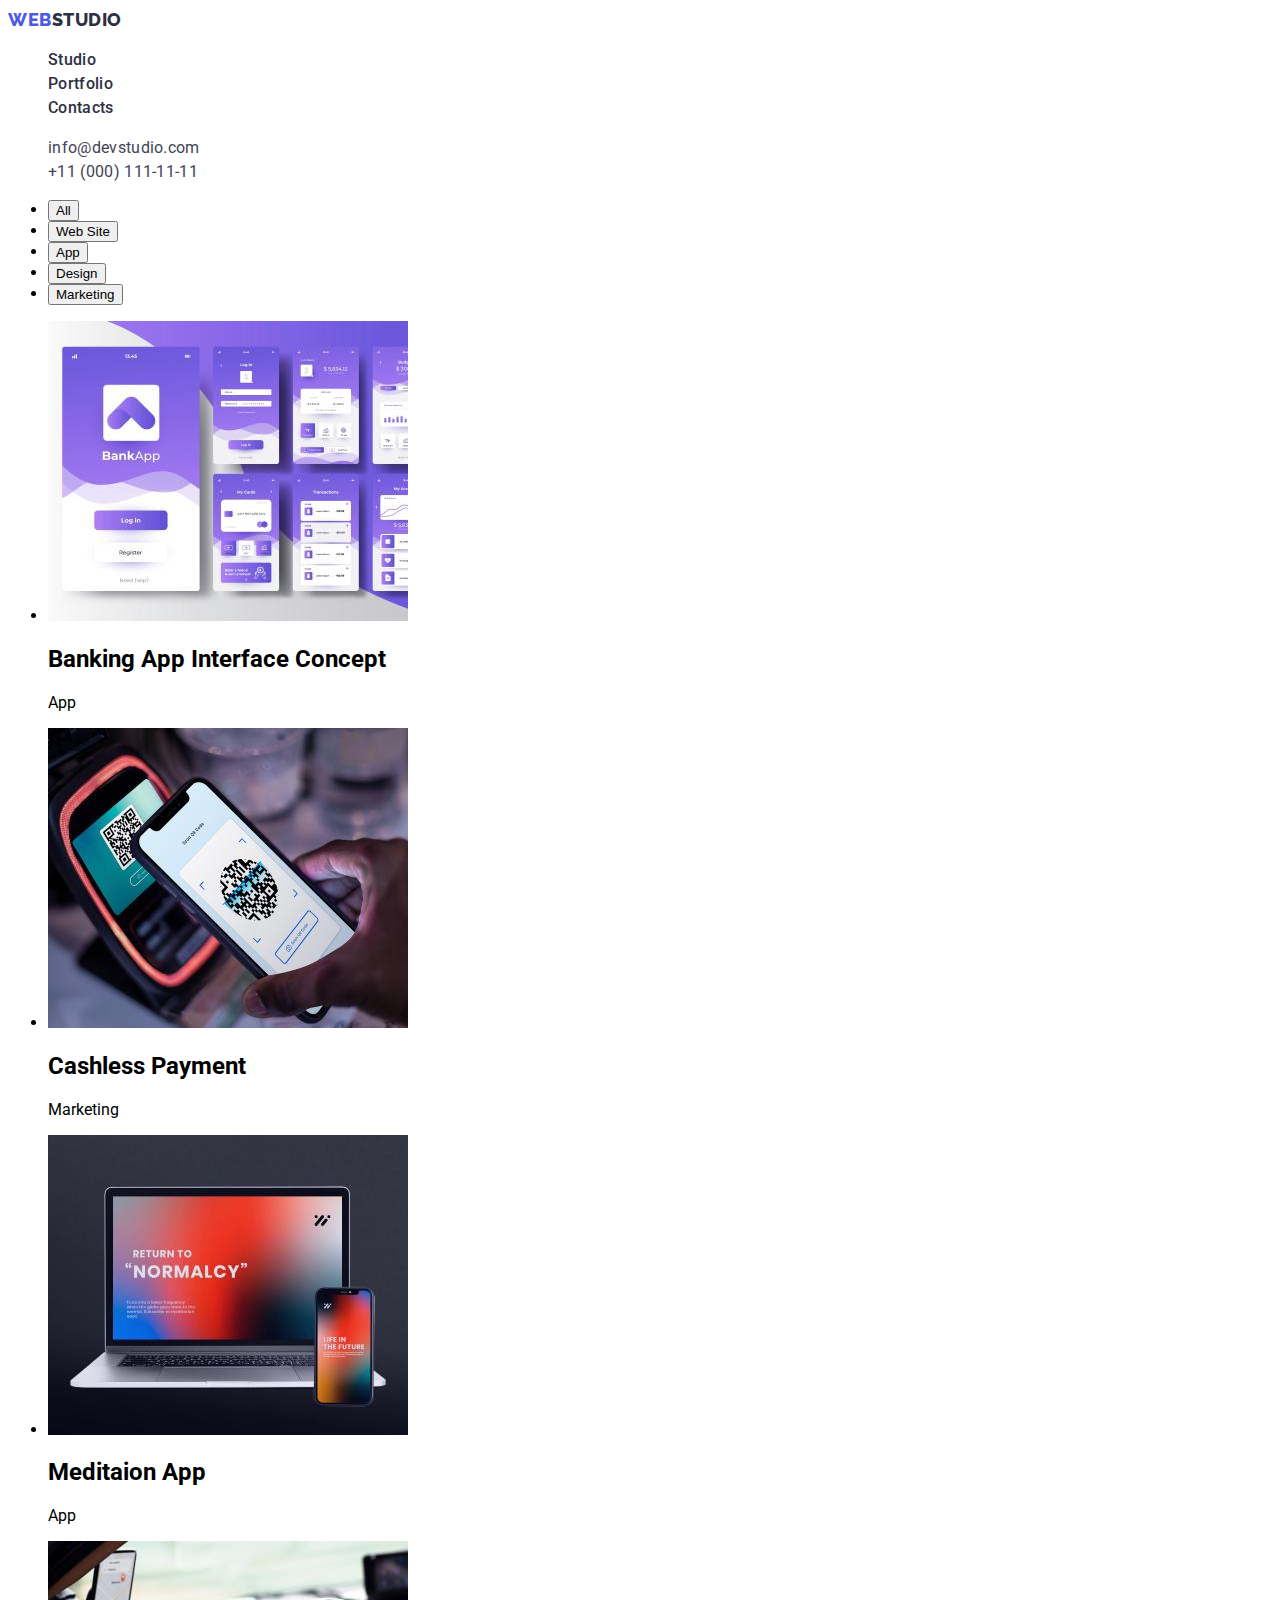
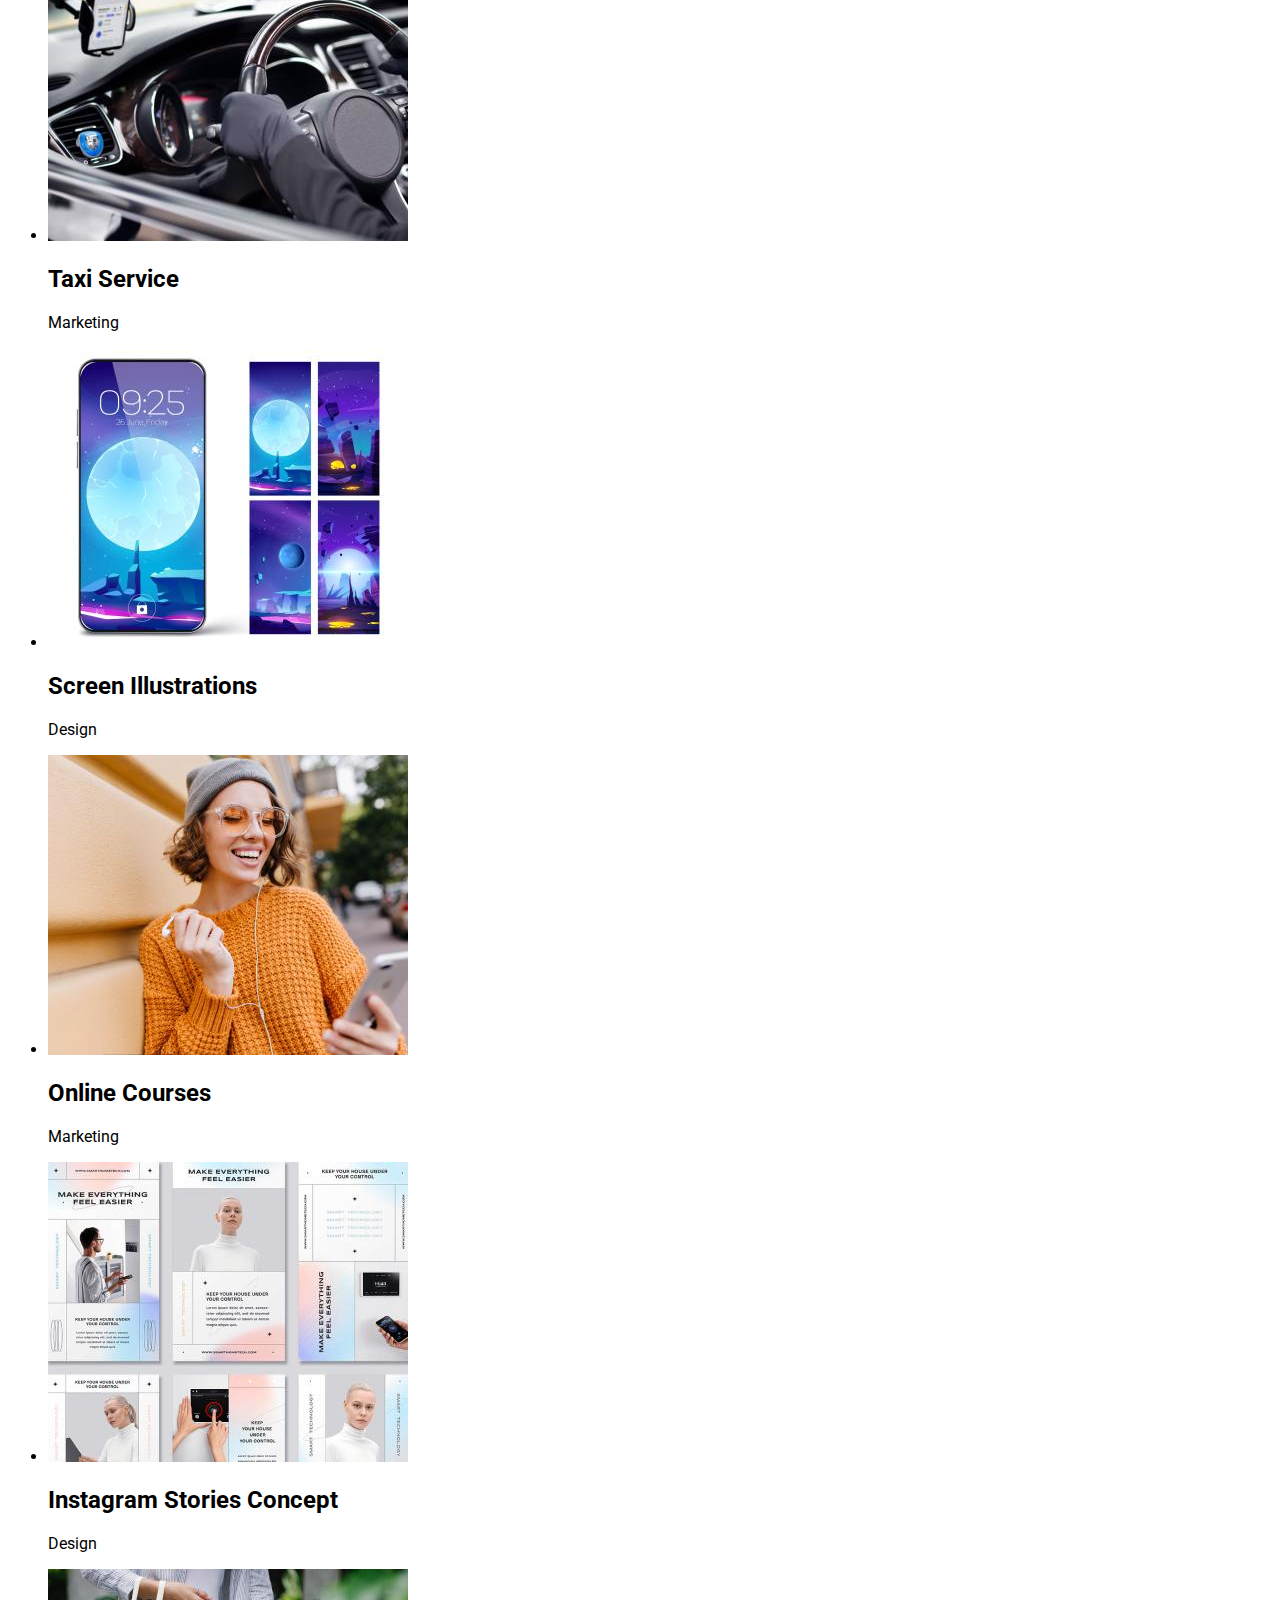
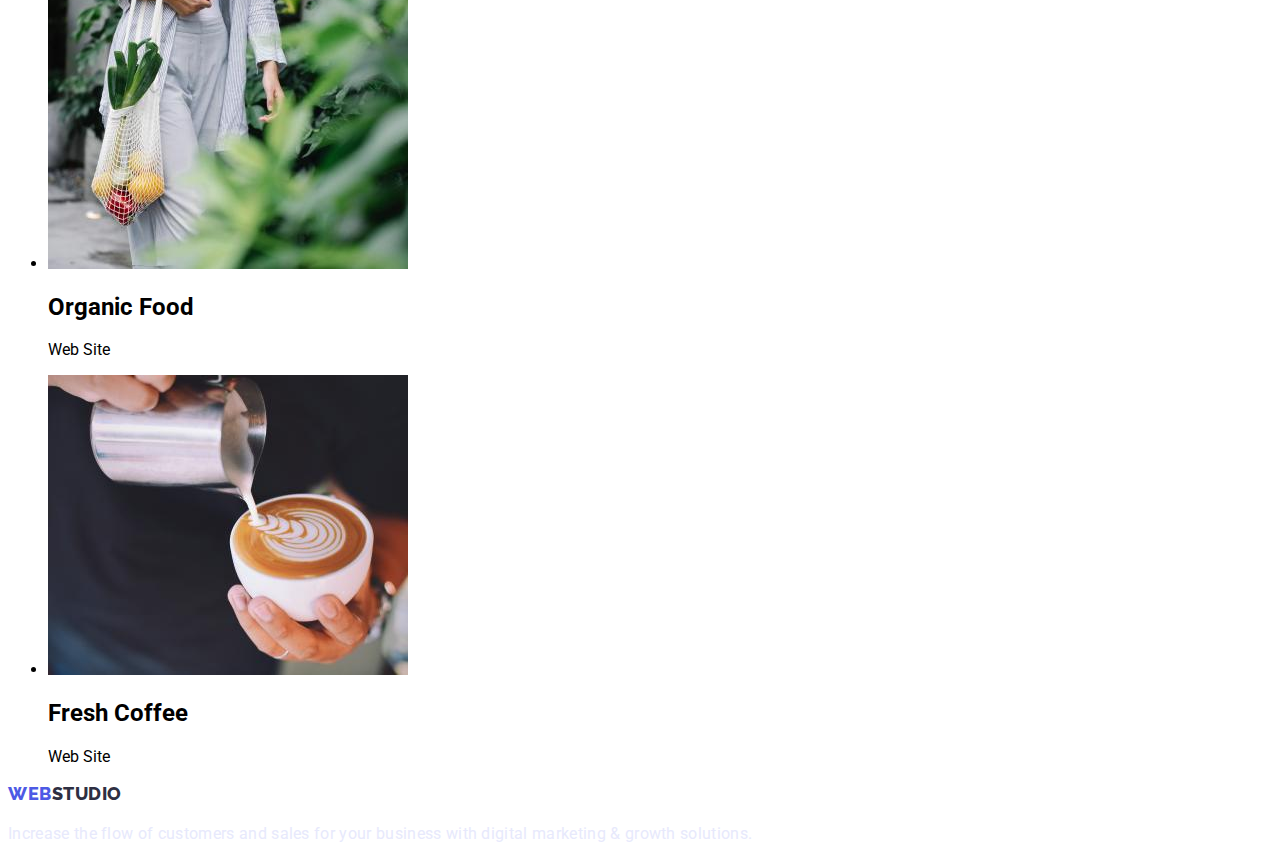
==== portfolio.html @ 221f09b7 "hw2" ====
<!DOCTYPE html>
<html lang="en">
  <head>
    <meta charset="UTF-8" />
    <meta http-equiv="X-UA-Compatible" content="IE=edge" />
    <meta name="viewport" content="width=device-width, initial-scale=1.0" />
    <link rel="preconnect" href="https://fonts.googleapis.com">
    <link rel="preconnect" href="https://fonts.gstatic.com" crossorigin>
    <link href="https://fonts.googleapis.com/css2?family=Raleway:wght@800&family=Roboto:wght@400;500;700;900&display=swap" rel="stylesheet">
    <link rel="stylesheet" href="./css/styles.css">
    <title>Portfolio</title>
  </head>
  <body>
    <header class="header">
      <nav class="head-nav">
        <a class="logo link" href="./portfolio.html"
          >Web<span class="logo-black">Studio</span></a
        >
        <ul class="menu list">
          <li class="menu-item">
            <a class="menu-link link" href="">Studio</a>
          </li>
          <li class="menu-item">
            <a class="menu-link link" href="">Portfolio</a>
          </li>
          <li class="menu-item">
            <a class="menu-link link" href="">Contacts</a>
          </li>
        </ul>
      </nav>
      <address>
        <ul class="list">
          <li>
            <a class="contact-info link" href="mailto:info@devstudio.com"
              >info@devstudio.com</a
            >
          </li>
          <li>
            <a class="contact-info link" href="tel:+110001111111"
              >+11 (000) 111-11-11</a
            >
          </li>
        </ul>
      </address>
    </header>
    <main></main>
    <section>
      <ul>
        <li><button type="button">All</button></li>
        <li><button type="button">Web Site</button></li>
        <li><button type="button">App</button></li>
        <li><button type="button">Design</button></li>
        <li><button type="button">Marketing</button></li>
      </ul>
    </section>
    <section>
      <ul>
        <li>
          <img
            src="./images/banking-app-interface-concept.jpg"
            alt="banking-app-interface-concept"
            width="360px"
            height="300px"
          />
          <h2>Banking App Interface Concept</h2>
          <p>App</p>
        </li>
        <li>
          <img
            src="./images/cashless-payment.jpg"
            alt="cashless-payment"
            width="360px"
            height="300px"
          />
          <h2>Cashless Payment</h2>
          <p>Marketing</p>
        </li>
        <li>
          <img
            src="./images/meditaion-app.jpg"
            alt="meditaion-app"
            width="360px"
            height="300px"
          />
          <h2>Meditaion App</h2>
          <p>App</p>
        </li>
        <li>
          <img
            src="./images/taxi-service.jpg"
            alt="taxi-service"
            width="360px"
            height="300px"
          />
          <h2>Taxi Service</h2>
          <p>Marketing</p>
        </li>
        <li>
          <img
            src="./images/screen-illustrations.jpg"
            alt="screen-illustrations"
            width="360px"
            height="300px"
          />
          <h2>Screen Illustrations</h2>
          <p>Design</p>
        </li>
        <li>
          <img
            src="./images/online-courses.jpg"
            alt="online-courses"
            width="360px"
            height="300px"
          />
          <h2>Online Courses</h2>
          <p>Marketing</p>
        </li>
        <li>
          <img
            src="./images/instagram-stories-concept.jpg"
            alt="instagram-stories-concept"
            width="360px"
            height="300px"
          />
          <h2>Instagram Stories Concept</h2>
          <p>Design</p>
        </li>
        <li>
          <img
            src="./images/organic-food.jpg"
            alt="organic-food"
            width="360px"
            height="300px"
          />
          <h2>Organic Food</h2>
          <p>Web Site</p>
        </li>
        <li>
          <img
            src="./images/fresh-coffee.jpg"
            alt="fresh-coffee"
            width="360px"
            height="300px"
          />
          <h2>Fresh Coffee</h2>
          <p>Web Site</p>
        </li>
      </ul>
    </section>
    <footer>
      <a class="logo link" href="./index.html"
        >Web<span class="logo-black">Studio</span></a
      >
      <p class="footer-list">
        Increase the flow of customers and sales for your business with digital
        marketing & growth solutions.
      </p>
    </footer>
  </body>
</html>
---- css/styles.css ----
.list {
    list-style: none;
}

.link {
    text-decoration: none;
}

body {
    font-family: 'Roboto', sans-serif;
}

/* header */
/* section-1 */
.logo {
    font-family: 'Raleway', sans-serif;
    font-style: normal;
    font-weight: 800;
    font-size: 18px;
    line-height: 1.33;
    display: flex;
    align-items: center;
    letter-spacing: 0.03em;
    text-transform: uppercase;
    color: #4D5AE5;

}

.logo-black {
    font-family: 'Raleway', sans-serif;
    font-style: normal;
    font-weight: 800;
    font-size: 18px;
    line-height: 1.33;
    display: flex;
    align-items: center;
    letter-spacing: 0.03em;
    text-transform: uppercase;
    color: #2E2F42;
}


.menu-link {
    font-style: normal;
    font-weight: 500;
    font-size: 16px;
    line-height: 1.5;
    letter-spacing: 0.02em;
    color: #2E2F42;
}

.menu-link :hover
.menu-link :focus {
    
}


.contact-info {
    font-style: normal;
    font-weight: 400;
    font-size: 16px;
    line-height: 1.5;
    letter-spacing: 0.02em;
    color: #434455;
}


.headline {
    font-style: normal;
    font-weight: 700;
    font-size: 56px;
    line-height: 1.08;
    text-align: center;
    letter-spacing: 0.02em;
    color: #D9D9D9;
}

.modal-btn {
    font-style: normal;
    font-weight: 500;
    font-size: 16px;
    line-height: 1.5;
    display: flex;
    align-items: center;
    letter-spacing: 0.04em;
    cursor: pointer;
    color: #FFFFFF;

}

.basics {
    font-style: normal;
    font-weight: 500;
    font-size: 20px;
    line-height: 1.2;
    letter-spacing: 0.02em;
    color: #2E2F42;
}

.basics-list {
    font-style: normal;
    font-weight: 400;
    font-size: 16px;
    line-height: 1.5;

    letter-spacing: 0.02em;

    color: #434455;
}

.avocation {
    font-style: normal;
    font-weight: 700;
    font-size: 36px;
    line-height: 1.11;
    text-align: center;
    letter-spacing: 0.02em;
    text-transform: capitalize;
    color: #2E2F42;
}

.our-team {
    font-style: normal;
    font-weight: 700;
    font-size: 36px;
    line-height: 1.11;
    text-align: center;
    letter-spacing: 0.02em;
    text-transform: capitalize;
    color: #2E2F42;
}


.staff-member {
    font-style: normal;
    font-weight: 500;
    font-size: 20px;
    line-height: 1.2;
    text-align: center;
    letter-spacing: 0.02em;
    color: #2E2F42;
}

.staff-list {
    font-style: normal;
    font-weight: 400;
    font-size: 16px;
    line-height: 1.5;
    text-align: center;
    letter-spacing: 0.02em;
    color: #434455;
}

/* footer */



.footer-list {
    font-style: normal;
    font-weight: 400;
    font-size: 16px;
    line-height: 24px;
    letter-spacing: 0.02em;
    color: #E7E9FC;
}
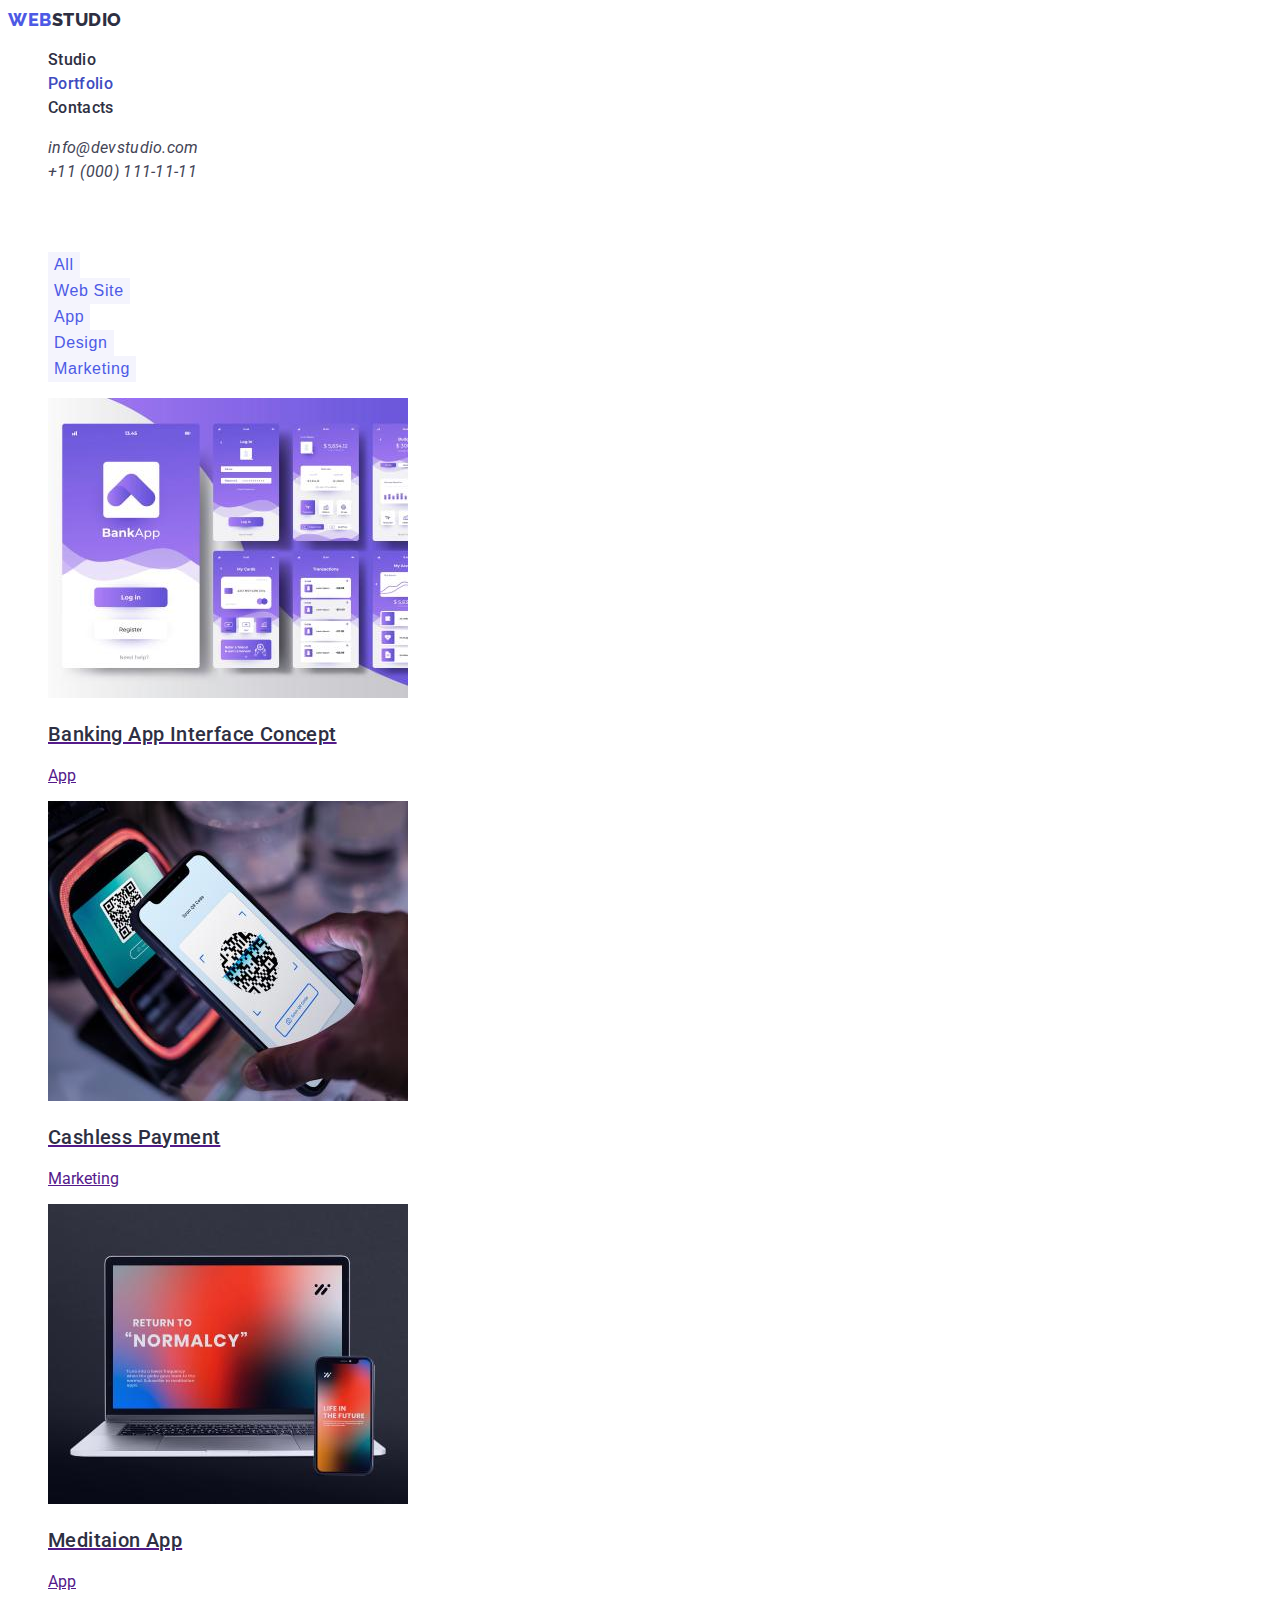
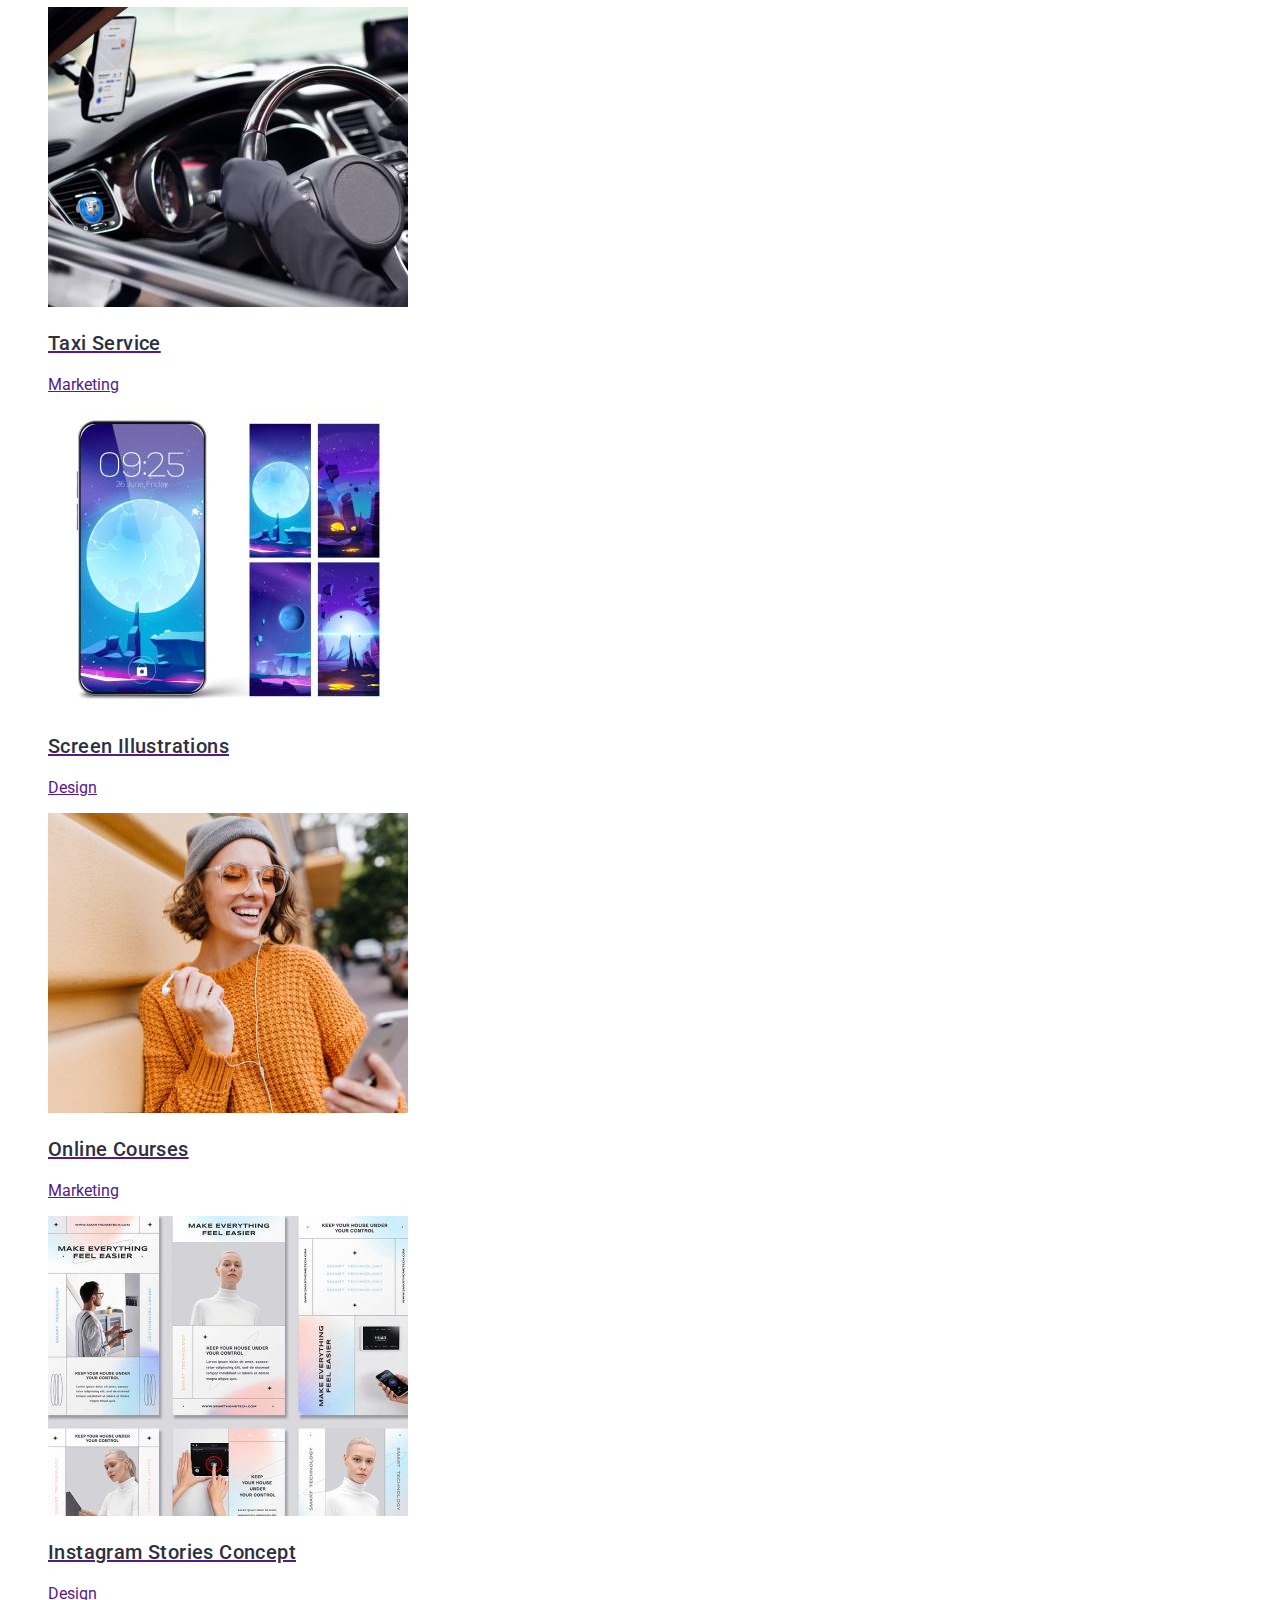
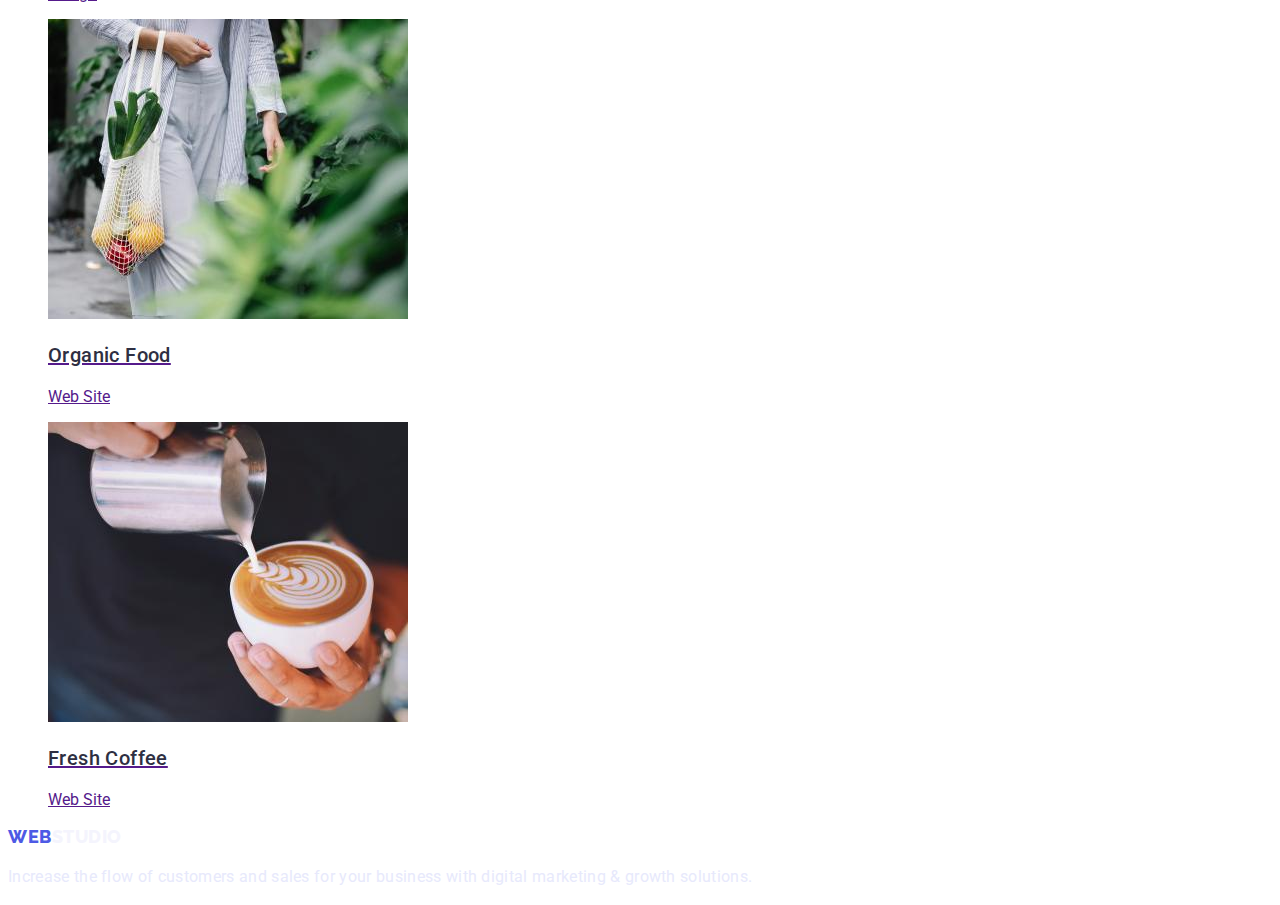
==== commit 57f1aa5b: "css6" ====
--- a/portfolio.html
+++ b/portfolio.html
@@ -4,10 +4,13 @@
     <meta charset="UTF-8" />
     <meta http-equiv="X-UA-Compatible" content="IE=edge" />
     <meta name="viewport" content="width=device-width, initial-scale=1.0" />
-    <link rel="preconnect" href="https://fonts.googleapis.com">
-    <link rel="preconnect" href="https://fonts.gstatic.com" crossorigin>
-    <link href="https://fonts.googleapis.com/css2?family=Raleway:wght@800&family=Roboto:wght@400;500;700;900&display=swap" rel="stylesheet">
-    <link rel="stylesheet" href="./css/styles.css">
+    <link rel="preconnect" href="https://fonts.googleapis.com" />
+    <link rel="preconnect" href="https://fonts.gstatic.com" crossorigin />
+    <link
+      href="https://fonts.googleapis.com/css2?family=Raleway:wght@800&family=Roboto:wght@400;500;700;900&display=swap"
+      rel="stylesheet"
+    />
+    <link rel="stylesheet" href="./css/styles.css" />
     <title>Portfolio</title>
   </head>
   <body>
@@ -18,10 +21,10 @@
         >
         <ul class="menu list">
           <li class="menu-item">
-            <a class="menu-link link" href="">Studio</a>
+            <a class="menu-link link" href="./index.html">Studio</a>
           </li>
           <li class="menu-item">
-            <a class="menu-link link" href="">Portfolio</a>
+            <a class="menu-link link current" href="./portfolio.html">Portfolio</a>
           </li>
           <li class="menu-item">
             <a class="menu-link link" href="">Contacts</a>
@@ -43,113 +46,112 @@
         </ul>
       </address>
     </header>
-    <main></main>
+    <main>
     <section>
-      <ul>
-        <li><button type="button">All</button></li>
-        <li><button type="button">Web Site</button></li>
-        <li><button type="button">App</button></li>
-        <li><button type="button">Design</button></li>
-        <li><button type="button">Marketing</button></li>
+      <h2 class="visually-hidden">navigation</h2>
+      <ul class="list">
+        <li><button class="app-buttons" type="button">All</button></li>
+        <li><button class="app-buttons" type="button">Web Site</button></li>
+        <li><button class="app-buttons" type="button">App</button></li>
+        <li><button class="app-buttons" type="button">Design</button></li>
+        <li><button class="app-buttons" type="button">Marketing</button></li>
       </ul>
-    </section>
-    <section>
-      <ul>
+      <ul class="list">
         <li>
-          <img
+          <a href=""><img
             src="./images/banking-app-interface-concept.jpg"
             alt="banking-app-interface-concept"
-            width="360px"
-            height="300px"
+            width="360"
+            height="300"
           />
-          <h2>Banking App Interface Concept</h2>
-          <p>App</p>
+          <h3 class="subtitle">Banking App Interface Concept</h3>
+          <p class="description">App</p></a>
         </li>
         <li>
-          <img
+          <a href=""><img
             src="./images/cashless-payment.jpg"
             alt="cashless-payment"
-            width="360px"
-            height="300px"
+            width="360"
+            height="300"
           />
-          <h2>Cashless Payment</h2>
-          <p>Marketing</p>
+          <h3 class="subtitle">Cashless Payment</h3>
+          <p class="description">Marketing</p></a>
         </li>
         <li>
-          <img
+          <a href=""><img
             src="./images/meditaion-app.jpg"
             alt="meditaion-app"
-            width="360px"
-            height="300px"
+            width="360"
+            height="300"
           />
-          <h2>Meditaion App</h2>
-          <p>App</p>
+          <h3 class="subtitle">Meditaion App</h3>
+          <p class="description">App</p></a>
         </li>
         <li>
-          <img
+          <a href=""><img
             src="./images/taxi-service.jpg"
             alt="taxi-service"
-            width="360px"
-            height="300px"
+            width="360"
+            height="300"
           />
-          <h2>Taxi Service</h2>
-          <p>Marketing</p>
+          <h3 class="subtitle">Taxi Service</h3>
+          <p class="description">Marketing</p></a>
         </li>
         <li>
-          <img
+          <a href=""><img
             src="./images/screen-illustrations.jpg"
             alt="screen-illustrations"
-            width="360px"
-            height="300px"
+            width="360"
+            height="300"
           />
-          <h2>Screen Illustrations</h2>
-          <p>Design</p>
+          <h3 class="subtitle">Screen Illustrations</h3>
+          <p class="description">Design</p></a>
         </li>
         <li>
-          <img
+          <a href=""><img
             src="./images/online-courses.jpg"
             alt="online-courses"
-            width="360px"
-            height="300px"
+            width="360"
+            height="300"
           />
-          <h2>Online Courses</h2>
-          <p>Marketing</p>
+          <h3 class="subtitle">Online Courses</h3>
+          <p class="description">Marketing</p></a>
         </li>
         <li>
-          <img
+          <a href=""><img
             src="./images/instagram-stories-concept.jpg"
             alt="instagram-stories-concept"
-            width="360px"
-            height="300px"
+            width="360"
+            height="300"
           />
-          <h2>Instagram Stories Concept</h2>
-          <p>Design</p>
+          <h3 class="subtitle">Instagram Stories Concept</h3>
+          <p class="description">Design</p></a>
         </li>
         <li>
-          <img
+          <a href=""><img
             src="./images/organic-food.jpg"
             alt="organic-food"
-            width="360px"
-            height="300px"
+            width="360"
+            height="300"
           />
-          <h2>Organic Food</h2>
-          <p>Web Site</p>
+          <h3 class="subtitle">Organic Food</h3>
+          <p class="description">Web Site</p></a>
         </li>
         <li>
-          <img
+          <a href=""><img
             src="./images/fresh-coffee.jpg"
             alt="fresh-coffee"
-            width="360px"
-            height="300px"
+            width="360"
+            height="300"
           />
-          <h2>Fresh Coffee</h2>
-          <p>Web Site</p>
+          <h3 class="subtitle">Fresh Coffee</h3>
+          <p class="description">Web Site</p></a>
         </li>
       </ul>
     </section>
+  </main>
     <footer>
-      <a class="logo link" href="./index.html"
-        >Web<span class="logo-black">Studio</span></a
+      <a class="logo link" href="./index.html">Web<span class="logo-white">Studio</span></a
       >
       <p class="footer-list">
         Increase the flow of customers and sales for your business with digital
--- a/css/styles.css
+++ b/css/styles.css
@@ -1,3 +1,9 @@
+:root {
+    --subtitle-fonts: #2E2F42;
+    --description-fonts: #434455;
+    --background-accent-color: #404BBF;
+}
+
 .list {
     list-style: none;
 }
@@ -8,10 +14,53 @@
 
 body {
     font-family: 'Roboto', sans-serif;
+    color: #2E2F42;
 }
 
-/* header */
-/* section-1 */
+
+/* ======================== COMPONENTS ======================== */
+.modal-btn {
+    font-weight: 500;
+    font-size: 16px;
+    line-height: 1.5;
+    display: flex;
+    align-items: center;
+    letter-spacing: 0.04em;
+    cursor: pointer;
+    background-color: #4D5AE5;
+    color: #FFFFFF;
+    border: none;
+}
+
+.modal-btn:hover {
+    background-color: var(--background-accent-color)
+}
+
+.modal-btn:focus {
+    background-color: var(--background-accent-color)
+}
+
+.subtitle {
+    font-weight: 500;
+    font-size: 20px;
+    line-height: 1.2;
+    letter-spacing: 0.02em;
+    color: var(--subtitle-fonts)
+}
+
+.descriprion {
+    font-size: 16px;
+    line-height: 1.5;
+    letter-spacing: 0.02em;
+    color: var(--description-fonts)
+}
+
+.text-align {
+    text-align: center;
+}
+
+/* ======================== /COMPONENTS ======================== */
+/* ======================== HEADER ======================== */
 .logo {
     font-family: 'Raleway', sans-serif;
     font-style: normal;
@@ -23,25 +72,14 @@
     letter-spacing: 0.03em;
     text-transform: uppercase;
     color: #4D5AE5;
-
 }
 
 .logo-black {
-    font-family: 'Raleway', sans-serif;
-    font-style: normal;
-    font-weight: 800;
-    font-size: 18px;
-    line-height: 1.33;
-    display: flex;
-    align-items: center;
-    letter-spacing: 0.03em;
-    text-transform: uppercase;
     color: #2E2F42;
 }
 
 
 .menu-link {
-    font-style: normal;
     font-weight: 500;
     font-size: 16px;
     line-height: 1.5;
@@ -49,25 +87,36 @@
     color: #2E2F42;
 }
 
-.menu-link :hover
-.menu-link :focus {
-    
+.menu-link:hover {
+    color: #404BBF;
 }
 
+.menu-link:focus {
+    color: #404BBF;
+}
+
+.menu-link.current {
+    color: var(--background-accent-color);
+}
 
 .contact-info {
-    font-style: normal;
-    font-weight: 400;
     font-size: 16px;
     line-height: 1.5;
     letter-spacing: 0.02em;
     color: #434455;
 }
 
+.contact-info:hover {
+    color: #404BBF;
+}
+
+.contact-info:focus {
+    color: #404BBF;
+}
+
+/* ======================== HERO ======================== */
 
 .headline {
-    font-style: normal;
-    font-weight: 700;
     font-size: 56px;
     line-height: 1.08;
     text-align: center;
@@ -75,42 +124,11 @@
     color: #D9D9D9;
 }
 
-.modal-btn {
-    font-style: normal;
-    font-weight: 500;
-    font-size: 16px;
-    line-height: 1.5;
-    display: flex;
-    align-items: center;
-    letter-spacing: 0.04em;
-    cursor: pointer;
-    color: #FFFFFF;
+/* ======================== OUR GROUNDS ======================== */
 
-}
+/* ======================== WHAT ARE WE DOING ======================== */
 
-.basics {
-    font-style: normal;
-    font-weight: 500;
-    font-size: 20px;
-    line-height: 1.2;
-    letter-spacing: 0.02em;
-    color: #2E2F42;
-}
-
-.basics-list {
-    font-style: normal;
-    font-weight: 400;
-    font-size: 16px;
-    line-height: 1.5;
-
-    letter-spacing: 0.02em;
-
-    color: #434455;
-}
-
-.avocation {
-    font-style: normal;
-    font-weight: 700;
+.title {
     font-size: 36px;
     line-height: 1.11;
     text-align: center;
@@ -119,47 +137,46 @@
     color: #2E2F42;
 }
 
-.our-team {
-    font-style: normal;
-    font-weight: 700;
-    font-size: 36px;
-    line-height: 1.11;
-    text-align: center;
+/* ======================== OUR TEAM ======================== */
+
+
+/* ======================== FOOTER ======================== */
+
+.footer-list {
+    font-size: 16px;
+    line-height: 1.5;
     letter-spacing: 0.02em;
-    text-transform: capitalize;
-    color: #2E2F42;
+    color: #E7E9FC;
 }
 
-
-.staff-member {
-    font-style: normal;
-    font-weight: 500;
-    font-size: 20px;
-    line-height: 1.2;
-    text-align: center;
-    letter-spacing: 0.02em;
-    color: #2E2F42;
+.logo-white {
+    color: #F4F4FD;
 }
 
-.staff-list {
-    font-style: normal;
-    font-weight: 400;
+/* ======================== PORTFOLIO ======================== */
+.app-buttons {
+    font-weight: 500;
     font-size: 16px;
     line-height: 1.5;
+    display: flex;
+    align-items: center;
     text-align: center;
-    letter-spacing: 0.02em;
-    color: #434455;
+    letter-spacing: 0.04em;
+    background-color: #F4F4FD;
+    color: #4D5AE5;
+    border: none;
 }
 
-/* footer */
+.app-buttons:hover {
+    background-color: #404BBF;
+    color: #FFFFFF;
+}
 
+.app-buttons:focus {
+    background-color: #404BBF;
+    color: #FFFFFF;
+}
 
-
-.footer-list {
-    font-style: normal;
-    font-weight: 400;
-    font-size: 16px;
-    line-height: 24px;
-    letter-spacing: 0.02em;
-    color: #E7E9FC;
+.visually-hidden {
+    visibility: hidden;
 }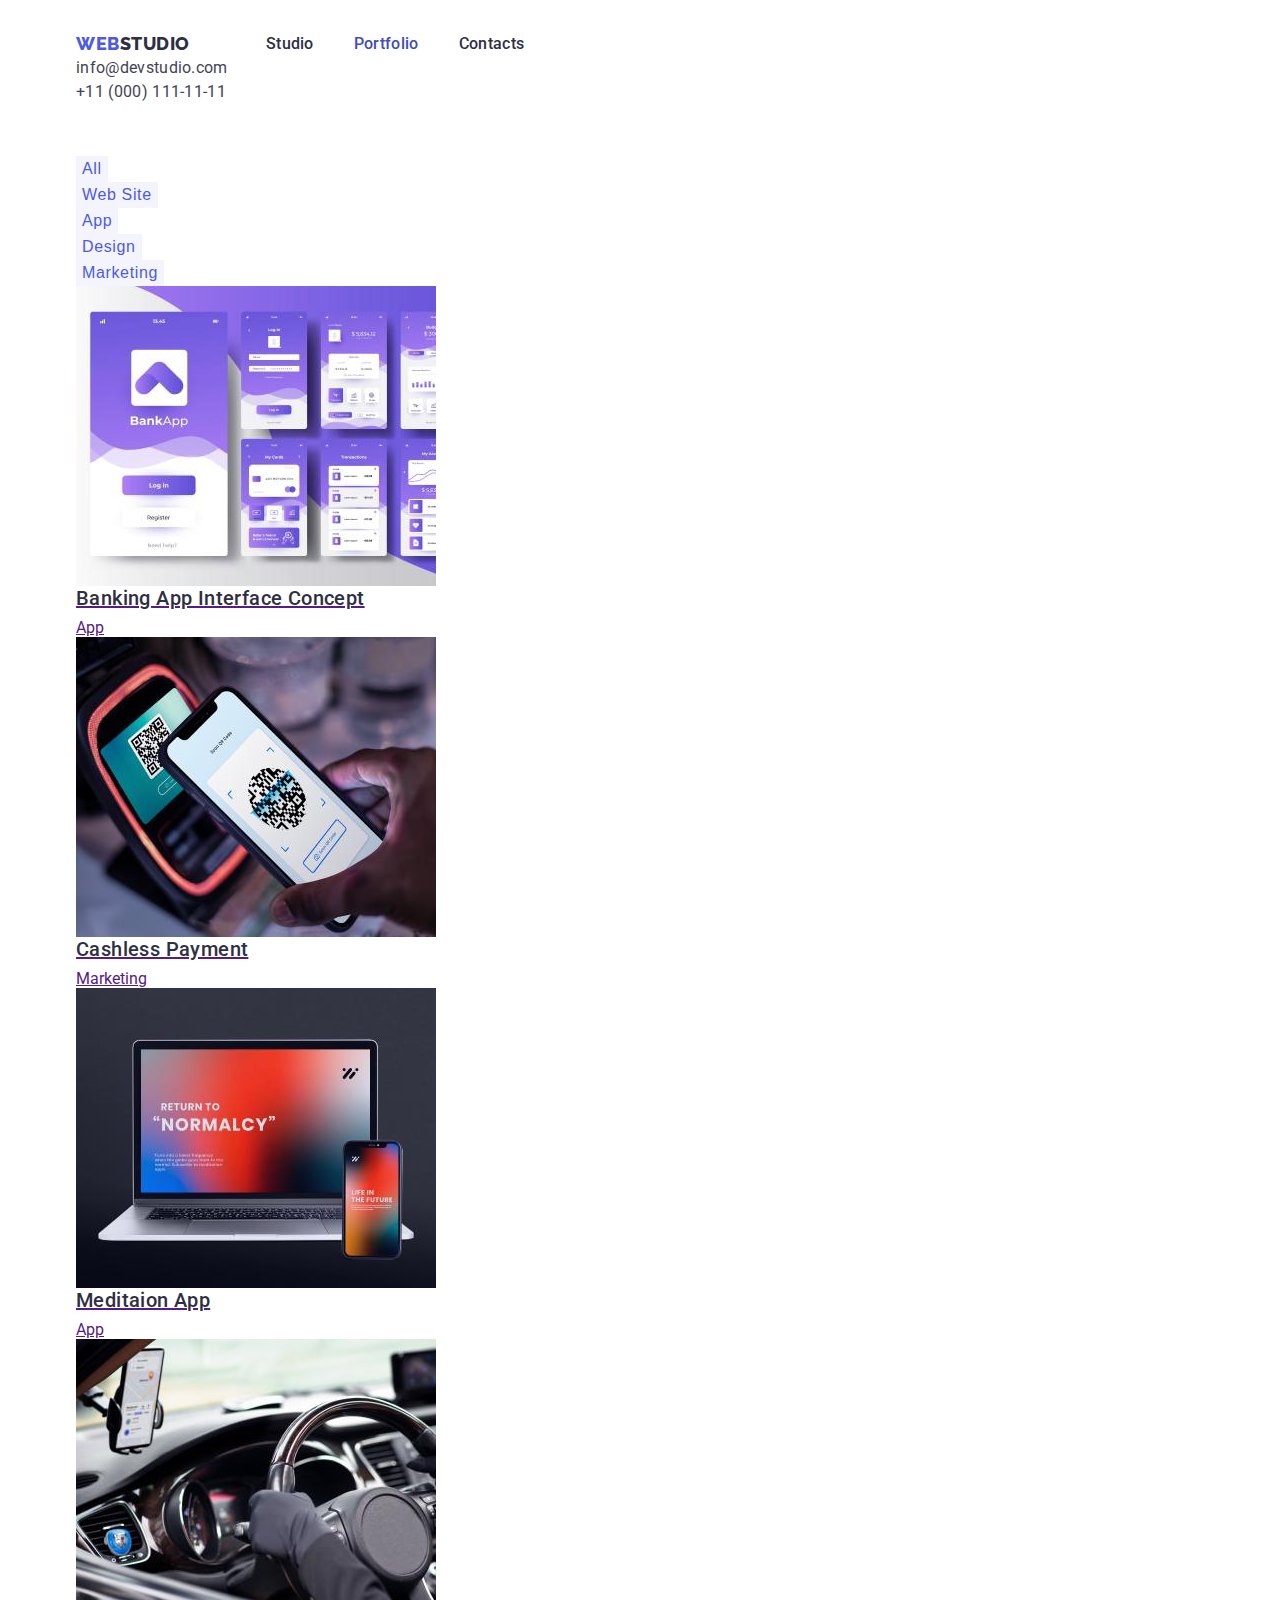
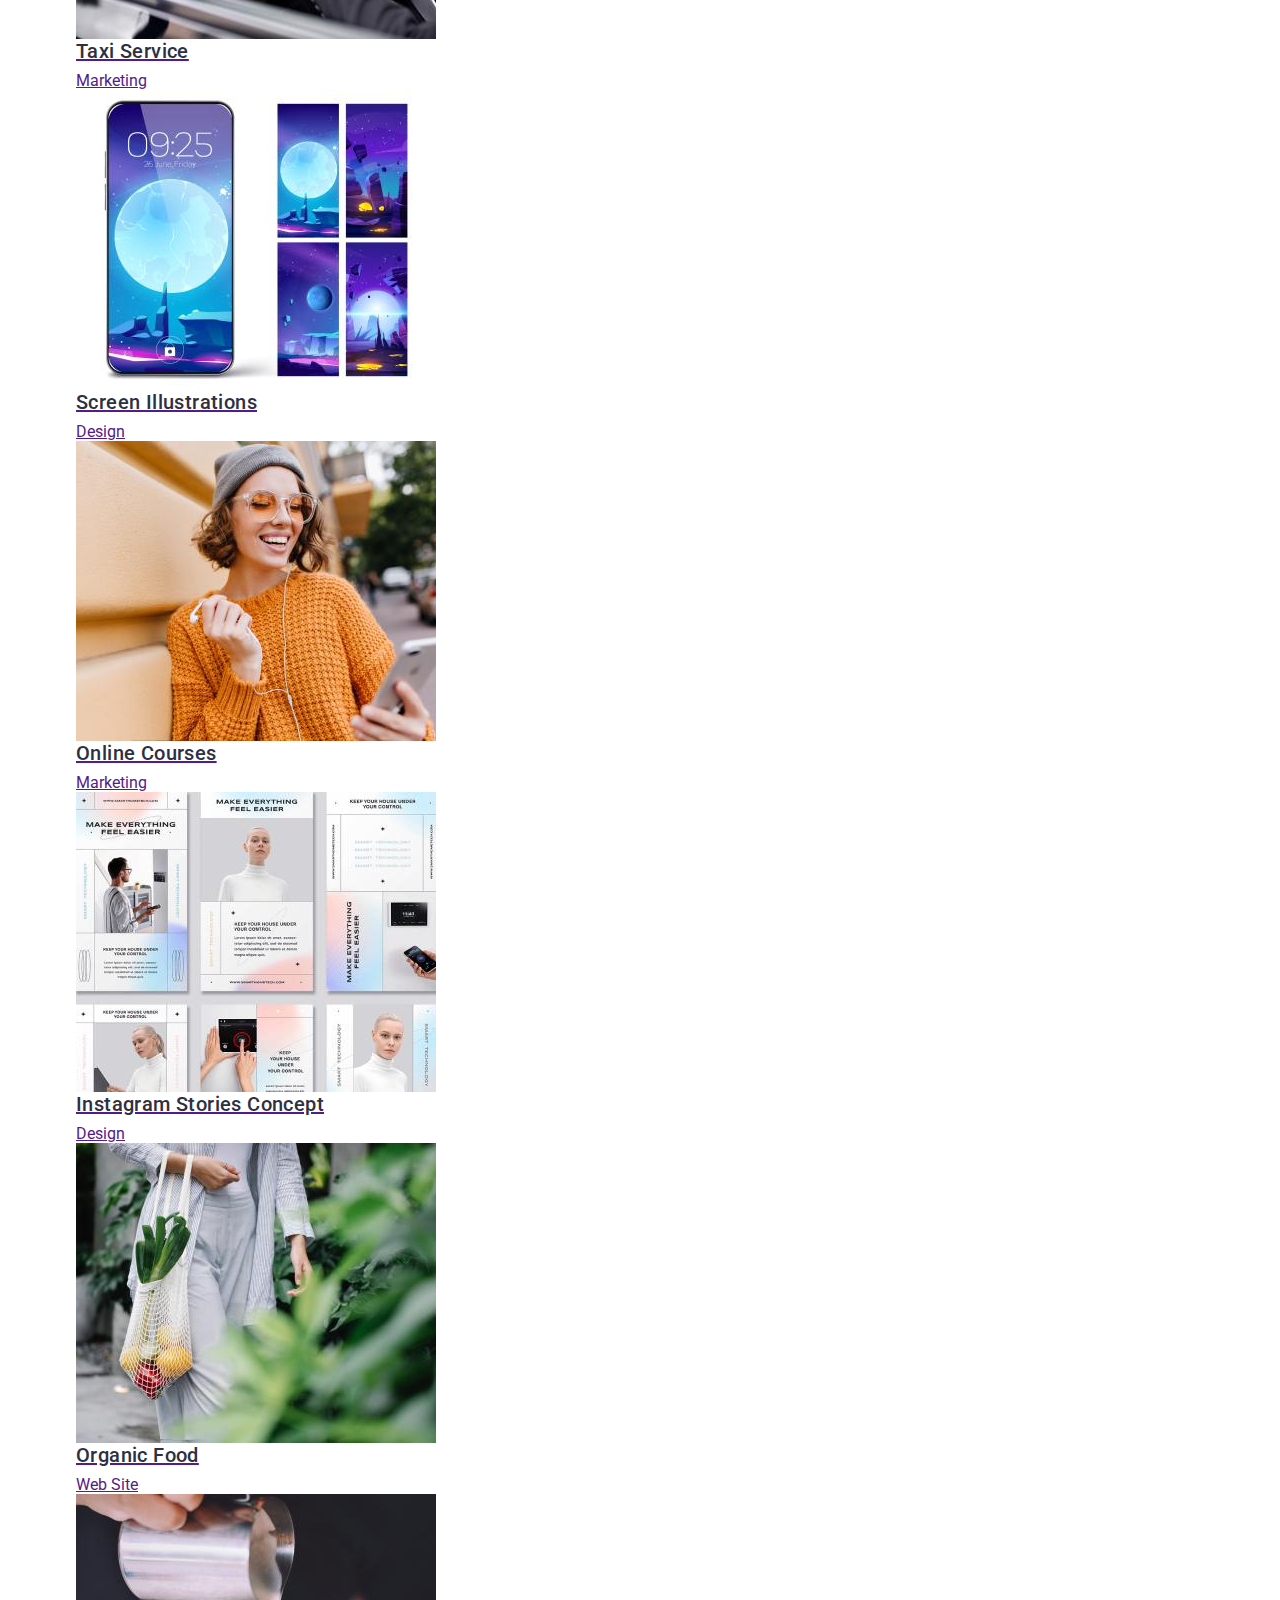
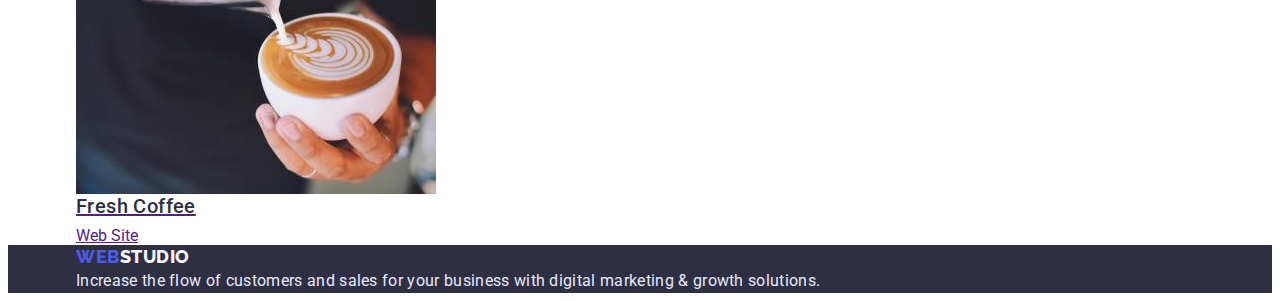
==== commit 651036b7: "css7" ====
--- a/portfolio.html
+++ b/portfolio.html
@@ -15,148 +15,177 @@
   </head>
   <body>
     <header class="header">
-      <nav class="head-nav">
-        <a class="logo link" href="./portfolio.html"
-          >Web<span class="logo-black">Studio</span></a
+      <div class="container">
+        <nav class="head-nav">
+          <a class="logo link" href="./portfolio.html"
+            >Web<span class="logo-black">Studio</span></a
+          >
+          <ul class="menu list">
+            <li class="menu-item">
+              <a class="menu-link link" href="./index.html">Studio</a>
+            </li>
+            <li class="menu-item">
+              <a class="menu-link link current" href="./portfolio.html"
+                >Portfolio</a
+              >
+            </li>
+            <li class="menu-item">
+              <a class="menu-link link" href="">Contacts</a>
+            </li>
+          </ul>
+        </nav>
+        <address class="adress-fonts">
+          <ul class="list">
+            <li>
+              <a class="contact-info link" href="mailto:info@devstudio.com"
+                >info@devstudio.com</a
+              >
+            </li>
+            <li>
+              <a class="contact-info link" href="tel:+110001111111"
+                >+11 (000) 111-11-11</a
+              >
+            </li>
+          </ul>
+        </address>
+      </div>
+    </header>
+    <main class="">
+      <section>
+        <div class="container">
+          <h2 class="visually-hidden">navigation</h2>
+          <ul class="list">
+            <li><button class="app-buttons" type="button">All</button></li>
+            <li><button class="app-buttons" type="button">Web Site</button></li>
+            <li><button class="app-buttons" type="button">App</button></li>
+            <li><button class="app-buttons" type="button">Design</button></li>
+            <li>
+              <button class="app-buttons" type="button">Marketing</button>
+            </li>
+          </ul>
+          <ul class="list">
+            <li>
+              <a href=""
+                ><img
+                  src="./images/banking-app-interface-concept.jpg"
+                  alt="banking-app-interface-concept"
+                  width="360"
+                  height="300"
+                />
+                <h3 class="subtitle">Banking App Interface Concept</h3>
+                <p class="description">App</p></a
+              >
+            </li>
+            <li>
+              <a href=""
+                ><img
+                  src="./images/cashless-payment.jpg"
+                  alt="cashless-payment"
+                  width="360"
+                  height="300"
+                />
+                <h3 class="subtitle">Cashless Payment</h3>
+                <p class="description">Marketing</p></a
+              >
+            </li>
+            <li>
+              <a href=""
+                ><img
+                  src="./images/meditaion-app.jpg"
+                  alt="meditaion-app"
+                  width="360"
+                  height="300"
+                />
+                <h3 class="subtitle">Meditaion App</h3>
+                <p class="description">App</p></a
+              >
+            </li>
+            <li>
+              <a href=""
+                ><img
+                  src="./images/taxi-service.jpg"
+                  alt="taxi-service"
+                  width="360"
+                  height="300"
+                />
+                <h3 class="subtitle">Taxi Service</h3>
+                <p class="description">Marketing</p></a
+              >
+            </li>
+            <li>
+              <a href=""
+                ><img
+                  src="./images/screen-illustrations.jpg"
+                  alt="screen-illustrations"
+                  width="360"
+                  height="300"
+                />
+                <h3 class="subtitle">Screen Illustrations</h3>
+                <p class="description">Design</p></a
+              >
+            </li>
+            <li>
+              <a href=""
+                ><img
+                  src="./images/online-courses.jpg"
+                  alt="online-courses"
+                  width="360"
+                  height="300"
+                />
+                <h3 class="subtitle">Online Courses</h3>
+                <p class="description">Marketing</p></a
+              >
+            </li>
+            <li>
+              <a href=""
+                ><img
+                  src="./images/instagram-stories-concept.jpg"
+                  alt="instagram-stories-concept"
+                  width="360"
+                  height="300"
+                />
+                <h3 class="subtitle">Instagram Stories Concept</h3>
+                <p class="description">Design</p></a
+              >
+            </li>
+            <li>
+              <a href=""
+                ><img
+                  src="./images/organic-food.jpg"
+                  alt="organic-food"
+                  width="360"
+                  height="300"
+                />
+                <h3 class="subtitle">Organic Food</h3>
+                <p class="description">Web Site</p></a
+              >
+            </li>
+            <li>
+              <a href=""
+                ><img
+                  src="./images/fresh-coffee.jpg"
+                  alt="fresh-coffee"
+                  width="360"
+                  height="300"
+                />
+                <h3 class="subtitle">Fresh Coffee</h3>
+                <p class="description">Web Site</p></a
+              >
+            </li>
+          </ul>
+        </div>
+      </section>
+    </main>
+    <footer class="footer-background">
+      <div class="container">
+        <a class="logo link" href="./index.html"
+          >Web<span class="logo-white">Studio</span></a
         >
-        <ul class="menu list">
-          <li class="menu-item">
-            <a class="menu-link link" href="./index.html">Studio</a>
-          </li>
-          <li class="menu-item">
-            <a class="menu-link link current" href="./portfolio.html">Portfolio</a>
-          </li>
-          <li class="menu-item">
-            <a class="menu-link link" href="">Contacts</a>
-          </li>
-        </ul>
-      </nav>
-      <address>
-        <ul class="list">
-          <li>
-            <a class="contact-info link" href="mailto:info@devstudio.com"
-              >info@devstudio.com</a
-            >
-          </li>
-          <li>
-            <a class="contact-info link" href="tel:+110001111111"
-              >+11 (000) 111-11-11</a
-            >
-          </li>
-        </ul>
-      </address>
-    </header>
-    <main>
-    <section>
-      <h2 class="visually-hidden">navigation</h2>
-      <ul class="list">
-        <li><button class="app-buttons" type="button">All</button></li>
-        <li><button class="app-buttons" type="button">Web Site</button></li>
-        <li><button class="app-buttons" type="button">App</button></li>
-        <li><button class="app-buttons" type="button">Design</button></li>
-        <li><button class="app-buttons" type="button">Marketing</button></li>
-      </ul>
-      <ul class="list">
-        <li>
-          <a href=""><img
-            src="./images/banking-app-interface-concept.jpg"
-            alt="banking-app-interface-concept"
-            width="360"
-            height="300"
-          />
-          <h3 class="subtitle">Banking App Interface Concept</h3>
-          <p class="description">App</p></a>
-        </li>
-        <li>
-          <a href=""><img
-            src="./images/cashless-payment.jpg"
-            alt="cashless-payment"
-            width="360"
-            height="300"
-          />
-          <h3 class="subtitle">Cashless Payment</h3>
-          <p class="description">Marketing</p></a>
-        </li>
-        <li>
-          <a href=""><img
-            src="./images/meditaion-app.jpg"
-            alt="meditaion-app"
-            width="360"
-            height="300"
-          />
-          <h3 class="subtitle">Meditaion App</h3>
-          <p class="description">App</p></a>
-        </li>
-        <li>
-          <a href=""><img
-            src="./images/taxi-service.jpg"
-            alt="taxi-service"
-            width="360"
-            height="300"
-          />
-          <h3 class="subtitle">Taxi Service</h3>
-          <p class="description">Marketing</p></a>
-        </li>
-        <li>
-          <a href=""><img
-            src="./images/screen-illustrations.jpg"
-            alt="screen-illustrations"
-            width="360"
-            height="300"
-          />
-          <h3 class="subtitle">Screen Illustrations</h3>
-          <p class="description">Design</p></a>
-        </li>
-        <li>
-          <a href=""><img
-            src="./images/online-courses.jpg"
-            alt="online-courses"
-            width="360"
-            height="300"
-          />
-          <h3 class="subtitle">Online Courses</h3>
-          <p class="description">Marketing</p></a>
-        </li>
-        <li>
-          <a href=""><img
-            src="./images/instagram-stories-concept.jpg"
-            alt="instagram-stories-concept"
-            width="360"
-            height="300"
-          />
-          <h3 class="subtitle">Instagram Stories Concept</h3>
-          <p class="description">Design</p></a>
-        </li>
-        <li>
-          <a href=""><img
-            src="./images/organic-food.jpg"
-            alt="organic-food"
-            width="360"
-            height="300"
-          />
-          <h3 class="subtitle">Organic Food</h3>
-          <p class="description">Web Site</p></a>
-        </li>
-        <li>
-          <a href=""><img
-            src="./images/fresh-coffee.jpg"
-            alt="fresh-coffee"
-            width="360"
-            height="300"
-          />
-          <h3 class="subtitle">Fresh Coffee</h3>
-          <p class="description">Web Site</p></a>
-        </li>
-      </ul>
-    </section>
-  </main>
-    <footer>
-      <a class="logo link" href="./index.html">Web<span class="logo-white">Studio</span></a
-      >
-      <p class="footer-list">
-        Increase the flow of customers and sales for your business with digital
-        marketing & growth solutions.
-      </p>
+        <p class="footer-list">
+          Increase the flow of customers and sales for your business with
+          digital marketing & growth solutions.
+        </p>
+      </div>
     </footer>
   </body>
 </html>
--- a/css/styles.css
+++ b/css/styles.css
@@ -4,6 +4,24 @@
     --background-accent-color: #404BBF;
 }
 
+h1,
+h2,
+h3,
+h4,
+p {
+    margin-top: 0;
+    margin-bottom: 0;
+}
+
+ul,ol {
+    margin-top: 0;
+    margin-bottom: 0;
+    padding-left: 0;
+}
+
+img {
+    display: block;
+}
 .list {
     list-style: none;
 }
@@ -16,10 +34,15 @@
     font-family: 'Roboto', sans-serif;
     color: #2E2F42;
 }
+.section {
+    padding-top: 120px;
+    padding-bottom: 120px;
+}
 
 
 /* ======================== COMPONENTS ======================== */
 .modal-btn {
+    padding: 16px 32px 16px 32px;
     font-weight: 500;
     font-size: 16px;
     line-height: 1.5;
@@ -41,6 +64,7 @@
 }
 
 .subtitle {
+    margin-bottom: 8px;
     font-weight: 500;
     font-size: 20px;
     line-height: 1.2;
@@ -58,9 +82,19 @@
 .text-align {
     text-align: center;
 }
+.container {
+    width: 1128px;
+    margin-left: auto;
+    margin-right: auto;
+}
 
 /* ======================== /COMPONENTS ======================== */
 /* ======================== HEADER ======================== */
+.header {
+    padding-top: 24px;
+    padding-bottom: 24px;
+}
+
 .logo {
     font-family: 'Raleway', sans-serif;
     font-style: normal;
@@ -72,13 +106,17 @@
     letter-spacing: 0.03em;
     text-transform: uppercase;
     color: #4D5AE5;
+    margin-right: 76px;
 }
 
 .logo-black {
     color: #2E2F42;
 }
 
-
+.menu {
+    display: flex;
+    align-items: center;
+}
 .menu-link {
     font-weight: 500;
     font-size: 16px;
@@ -99,11 +137,16 @@
     color: var(--background-accent-color);
 }
 
+.menu-item:not(:last-child) {
+    margin-right: 40px;
+}
 .contact-info {
     font-size: 16px;
     line-height: 1.5;
     letter-spacing: 0.02em;
     color: #434455;
+    margin-left: auto;
+    margin-right: 40px;
 }
 
 .contact-info:hover {
@@ -112,6 +155,18 @@
 
 .contact-info:focus {
     color: #404BBF;
+}
+.adress-fonts {
+    font-style: normal;
+}
+
+.page-header-container {
+    display: flex;
+    align-items: center;
+    justify-content: space-between;
+}
+.head-nav {
+    display: flex;
 }
 
 /* ======================== HERO ======================== */
@@ -124,6 +179,9 @@
     color: #D9D9D9;
 }
 
+.hero {
+    background-color: #2E2F42;
+}
 /* ======================== OUR GROUNDS ======================== */
 
 /* ======================== WHAT ARE WE DOING ======================== */
@@ -135,10 +193,24 @@
     letter-spacing: 0.02em;
     text-transform: capitalize;
     color: #2E2F42;
+    margin-bottom: 72px;
 }
 
 /* ======================== OUR TEAM ======================== */
 
+.employees-section {
+    background-color: #F4F4FD;
+}
+
+.employees-card {
+    flex-basis: calc((100% - 72px) / 4);
+}
+
+.display-flex {
+    display: flex;
+    flex-wrap: wrap;
+    gap: 24px;  
+}
 
 /* ======================== FOOTER ======================== */
 
@@ -152,6 +224,9 @@
 .logo-white {
     color: #F4F4FD;
 }
+.footer-background {
+    background-color: #2E2F42;
+}
 
 /* ======================== PORTFOLIO ======================== */
 .app-buttons {
@@ -162,6 +237,7 @@
     align-items: center;
     text-align: center;
     letter-spacing: 0.04em;
+    cursor: pointer;
     background-color: #F4F4FD;
     color: #4D5AE5;
     border: none;
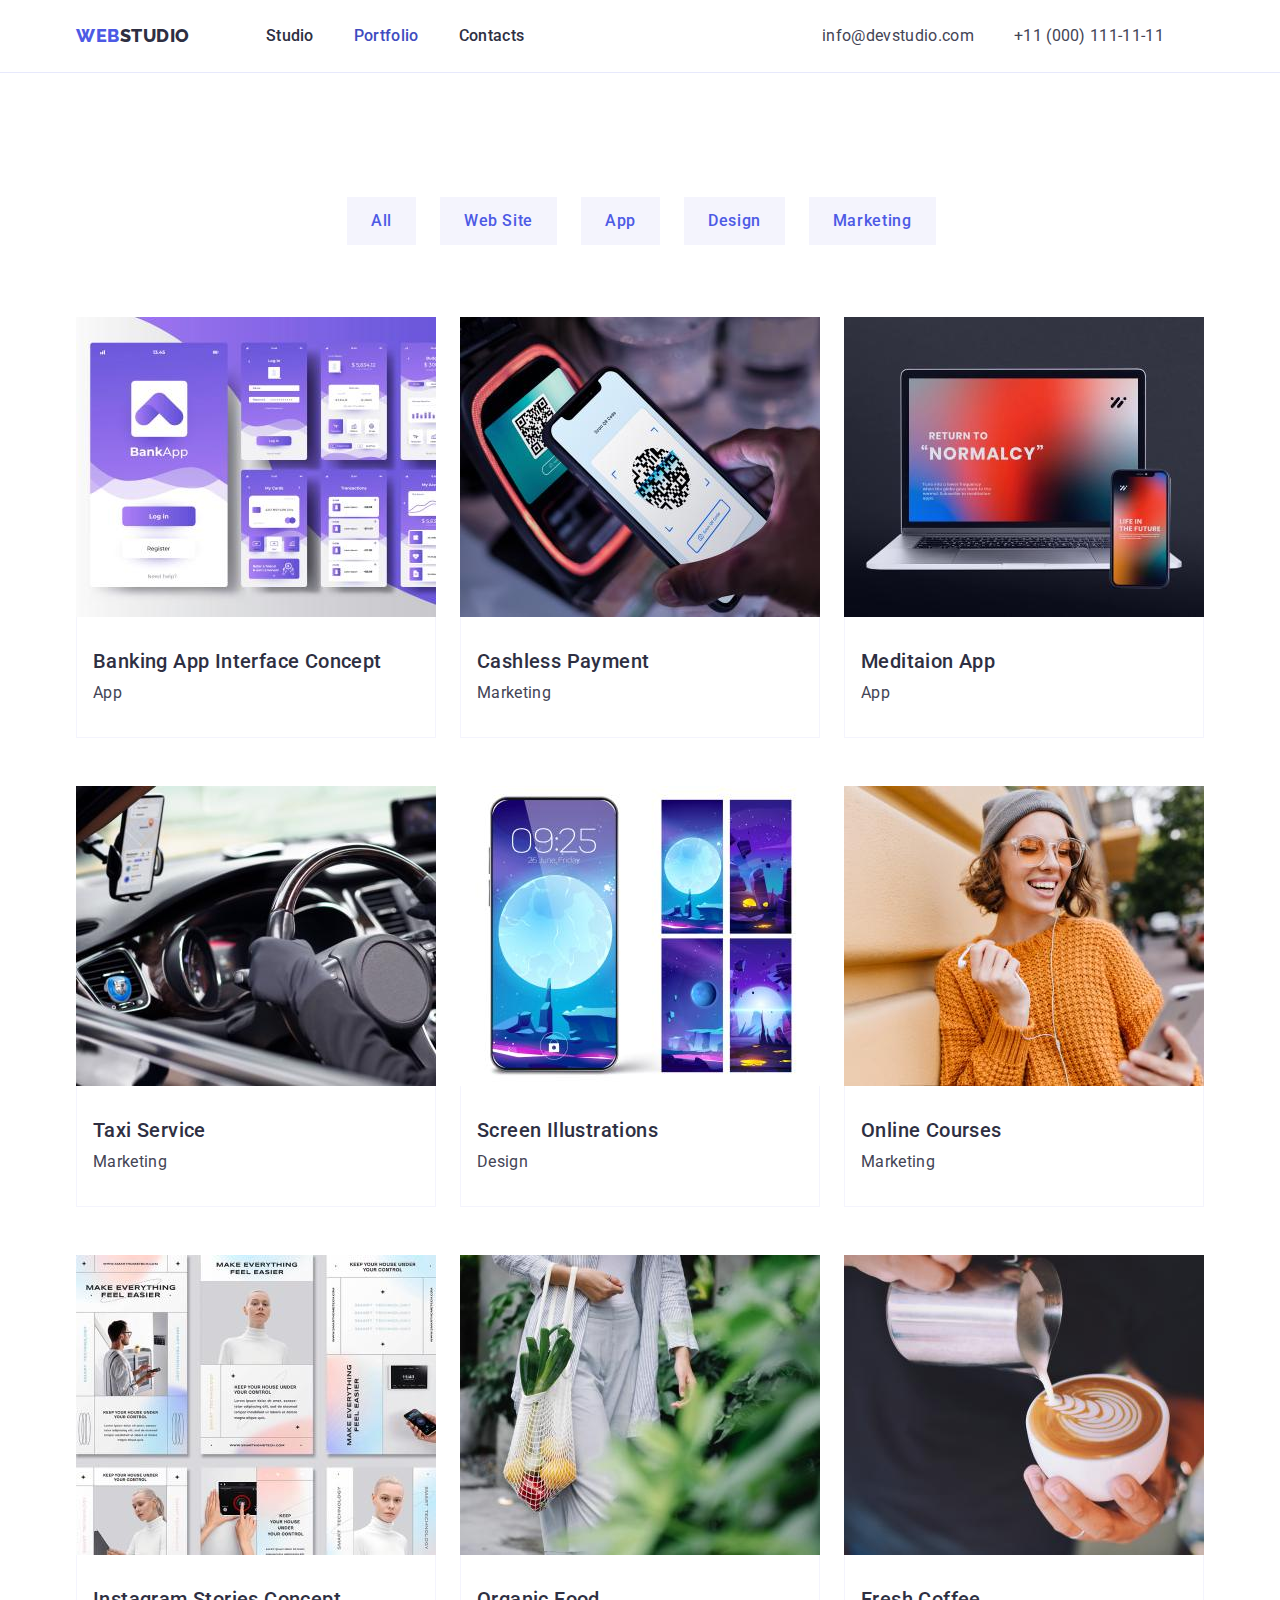
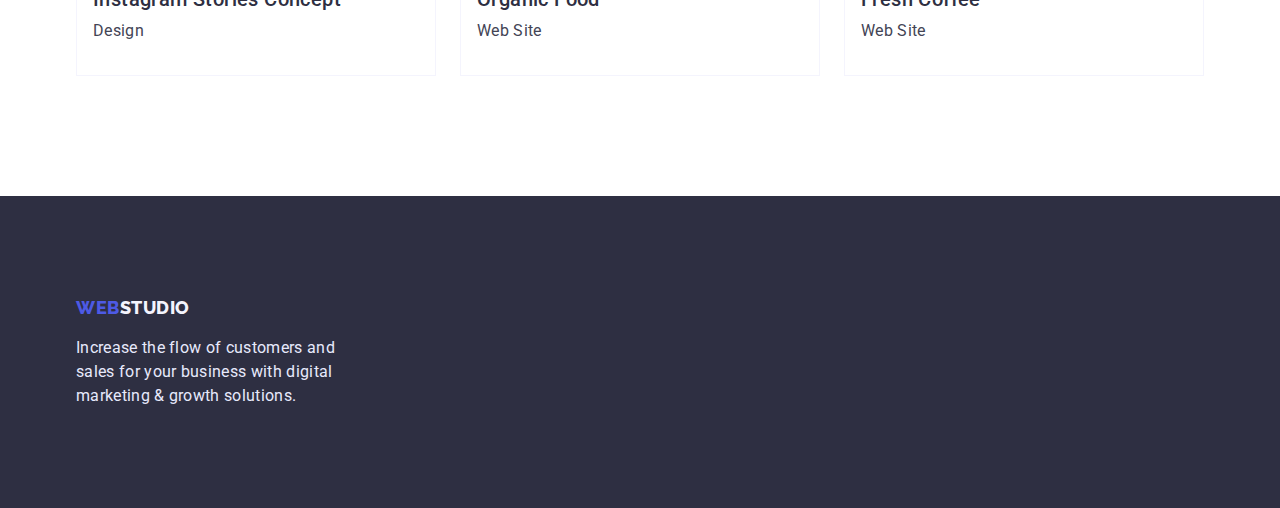
==== commit 5d941762: "css8" ====
--- a/portfolio.html
+++ b/portfolio.html
@@ -10,12 +10,16 @@
       href="https://fonts.googleapis.com/css2?family=Raleway:wght@800&family=Roboto:wght@400;500;700;900&display=swap"
       rel="stylesheet"
     />
+    <link
+      rel="stylesheet"
+      href="https://cdn.jsdelivr.net/npm/modern-normalize@1.1.0/modern-normalize.min.css"
+    />
     <link rel="stylesheet" href="./css/styles.css" />
     <title>Portfolio</title>
   </head>
   <body>
     <header class="header">
-      <div class="container">
+      <div class="container page-header-container">
         <nav class="head-nav">
           <a class="logo link" href="./portfolio.html"
             >Web<span class="logo-black">Studio</span></a
@@ -35,7 +39,7 @@
           </ul>
         </nav>
         <address class="adress-fonts">
-          <ul class="list">
+          <ul class="list menu">
             <li>
               <a class="contact-info link" href="mailto:info@devstudio.com"
                 >info@devstudio.com</a
@@ -50,126 +54,144 @@
         </address>
       </div>
     </header>
-    <main class="">
-      <section>
+    <main>
+      <section class="portfilio-section">
         <div class="container">
           <h2 class="visually-hidden">navigation</h2>
-          <ul class="list">
-            <li><button class="app-buttons" type="button">All</button></li>
-            <li><button class="app-buttons" type="button">Web Site</button></li>
-            <li><button class="app-buttons" type="button">App</button></li>
-            <li><button class="app-buttons" type="button">Design</button></li>
-            <li>
+          <ul class="list menu portfolio-margin">
+            <li class="services-item"><button class="app-buttons" type="button">All</button></li>
+            <li class="services-item"><button class="app-buttons" type="button">Web Site</button></li>
+            <li class="services-item"><button class="app-buttons" type="button">App</button></li>
+            <li class="services-item"><button class="app-buttons" type="button">Design</button></li>
+            <li class="services-item">
               <button class="app-buttons" type="button">Marketing</button>
             </li>
           </ul>
-          <ul class="list">
-            <li>
-              <a href=""
+          <ul class="list display-flex portfolio-display-flex">
+            <li class="services-card card-background-color">
+              <a class="link" href=""
                 ><img
                   src="./images/banking-app-interface-concept.jpg"
                   alt="banking-app-interface-concept"
                   width="360"
                   height="300"
                 />
-                <h3 class="subtitle">Banking App Interface Concept</h3>
-                <p class="description">App</p></a
-              >
-            </li>
-            <li>
-              <a href=""
+                <div class="card-content-wrapper">
+                  <h3 class="subtitle portfolio-margin-left">Banking App Interface Concept</h3>
+                  <p class="description description-cards portfolio-margin-left">App</p>
+                </div></a
+              >
+            </li>
+            <li class="services-card card-background-color">
+              <a class="link" href=""
                 ><img
                   src="./images/cashless-payment.jpg"
                   alt="cashless-payment"
                   width="360"
                   height="300"
                 />
-                <h3 class="subtitle">Cashless Payment</h3>
-                <p class="description">Marketing</p></a
-              >
-            </li>
-            <li>
-              <a href=""
+                <div class="card-content-wrapper">
+                  <h3 class="subtitle portfolio-margin-left">Cashless Payment</h3>
+                  <p class="description description-cards portfolio-margin-left">Marketing</p>
+                </div></a
+              >
+            </li>
+            <li class="services-card card-background-color">
+              <a class="link" href=""
                 ><img
                   src="./images/meditaion-app.jpg"
                   alt="meditaion-app"
                   width="360"
                   height="300"
                 />
-                <h3 class="subtitle">Meditaion App</h3>
-                <p class="description">App</p></a
-              >
-            </li>
-            <li>
-              <a href=""
+                <div class="card-content-wrapper">
+                  <h3 class="subtitle portfolio-margin-left">Meditaion App</h3>
+                  <p class="description description-cards portfolio-margin-left">App</p>
+                </div></a
+              >
+            </li>
+            <li class="services-card card-background-color">
+              <a class="link" href=""
                 ><img
                   src="./images/taxi-service.jpg"
                   alt="taxi-service"
                   width="360"
                   height="300"
                 />
-                <h3 class="subtitle">Taxi Service</h3>
-                <p class="description">Marketing</p></a
-              >
-            </li>
-            <li>
-              <a href=""
+                <div class="card-content-wrapper">
+                  <h3 class="subtitle portfolio-margin-left">Taxi Service</h3>
+                  <p class="description description-cards portfolio-margin-left">Marketing</p>
+                </div></a
+              >
+            </li>
+            <li class="services-card card-background-color">
+              <a class="link" href=""
                 ><img
                   src="./images/screen-illustrations.jpg"
                   alt="screen-illustrations"
                   width="360"
                   height="300"
                 />
-                <h3 class="subtitle">Screen Illustrations</h3>
-                <p class="description">Design</p></a
-              >
-            </li>
-            <li>
-              <a href=""
+                <div class="card-content-wrapper">
+                  <h3 class="subtitle portfolio-margin-left">Screen Illustrations</h3>
+                  <p class="description description-cards portfolio-margin-left">Design</p>
+                </div></a
+              >
+            </li>
+            <li class="services-card card-background-color">
+              <a class="link" href=""
                 ><img
                   src="./images/online-courses.jpg"
                   alt="online-courses"
                   width="360"
                   height="300"
                 />
-                <h3 class="subtitle">Online Courses</h3>
-                <p class="description">Marketing</p></a
-              >
-            </li>
-            <li>
-              <a href=""
+                <div class="card-content-wrapper">
+                  <h3 class="subtitle portfolio-margin-left">Online Courses</h3>
+                  <p class="description description-cards portfolio-margin-left">Marketing</p>
+                </div></a
+              >
+            </li>
+            <li class="services-card card-background-color">
+              <a class="link" href=""
                 ><img
                   src="./images/instagram-stories-concept.jpg"
                   alt="instagram-stories-concept"
                   width="360"
                   height="300"
                 />
-                <h3 class="subtitle">Instagram Stories Concept</h3>
-                <p class="description">Design</p></a
-              >
-            </li>
-            <li>
-              <a href=""
+                <div class="card-content-wrapper">
+                  <h3 class="subtitle portfolio-margin-left">Instagram Stories Concept</h3>
+                  <p class="description description-cards portfolio-margin-left">Design</p>
+                </div></a
+              >
+            </li>
+            <li class="services-card card-background-color">
+              <a class="link" href=""
                 ><img
                   src="./images/organic-food.jpg"
                   alt="organic-food"
                   width="360"
                   height="300"
                 />
-                <h3 class="subtitle">Organic Food</h3>
-                <p class="description">Web Site</p></a
-              >
-            </li>
-            <li>
-              <a href=""
+                <div class="card-content-wrapper">
+                  <h3 class="subtitle portfolio-margin-left">Organic Food</h3>
+                  <p class="description description-cards portfolio-margin-left">Web Site</p>
+                </div></a
+              >
+            </li>
+            <li class="services-card card-background-color">
+              <a class="link" href=""
                 ><img
                   src="./images/fresh-coffee.jpg"
                   alt="fresh-coffee"
                   width="360"
                   height="300"
                 />
-                <h3 class="subtitle">Fresh Coffee</h3>
-                <p class="description">Web Site</p></a
+                <div class="card-content-wrapper">
+                  <h3 class="subtitle portfolio-margin-left">Fresh Coffee</h3>
+                  <p class="description description-cards portfolio-margin-left">Web Site</p>
+                </div></a
               >
             </li>
           </ul>
@@ -178,7 +200,7 @@
     </main>
     <footer class="footer-background">
       <div class="container">
-        <a class="logo link" href="./index.html"
+        <a class="logo link logo-margin" href="./index.html"
           >Web<span class="logo-white">Studio</span></a
         >
         <p class="footer-list">
--- a/css/styles.css
+++ b/css/styles.css
@@ -2,6 +2,7 @@
     --subtitle-fonts: #2E2F42;
     --description-fonts: #434455;
     --background-accent-color: #404BBF;
+    --card-shadow: 0px 1px 6px rgba(46, 47, 66, 0.08), 0px 1px 1px rgba(46, 47, 66, 0.16), 0px 2px 1px rgba(46, 47, 66, 0.08);
 }
 
 h1,
@@ -13,7 +14,8 @@
     margin-bottom: 0;
 }
 
-ul,ol {
+ul,
+ol {
     margin-top: 0;
     margin-bottom: 0;
     padding-left: 0;
@@ -22,6 +24,7 @@
 img {
     display: block;
 }
+
 .list {
     list-style: none;
 }
@@ -34,9 +37,12 @@
     font-family: 'Roboto', sans-serif;
     color: #2E2F42;
 }
+
 .section {
     padding-top: 120px;
     padding-bottom: 120px;
+    justify-content: center;
+    align-items: center;
 }
 
 
@@ -53,6 +59,8 @@
     background-color: #4D5AE5;
     color: #FFFFFF;
     border: none;
+    margin-right: 466px;
+    margin-left: 466px;
 }
 
 .modal-btn:hover {
@@ -72,27 +80,42 @@
     color: var(--subtitle-fonts)
 }
 
-.descriprion {
+.description {
     font-size: 16px;
     line-height: 1.5;
     letter-spacing: 0.02em;
     color: var(--description-fonts)
+}
+.description-cards {
+    margin-bottom: 32px;
 }
 
 .text-align {
     text-align: center;
 }
+
 .container {
-    width: 1128px;
+    width: 1158px;
     margin-left: auto;
     margin-right: auto;
-}
+    padding-left: 15px;
+    padding-right: 15px;
+}
+
+.services-card {
+    flex-basis: calc((100% - 48) / 3);
+}
+.box-shadow {
+    box-shadow: var(--card-shadow);
+}
+
 
 /* ======================== /COMPONENTS ======================== */
 /* ======================== HEADER ======================== */
 .header {
     padding-top: 24px;
     padding-bottom: 24px;
+    border-bottom: 1px solid #E7E9FC;
 }
 
 .logo {
@@ -117,6 +140,7 @@
     display: flex;
     align-items: center;
 }
+
 .menu-link {
     font-weight: 500;
     font-size: 16px;
@@ -140,6 +164,7 @@
 .menu-item:not(:last-child) {
     margin-right: 40px;
 }
+
 .contact-info {
     font-size: 16px;
     line-height: 1.5;
@@ -156,6 +181,7 @@
 .contact-info:focus {
     color: #404BBF;
 }
+
 .adress-fonts {
     font-style: normal;
 }
@@ -165,6 +191,7 @@
     align-items: center;
     justify-content: space-between;
 }
+
 .head-nav {
     display: flex;
 }
@@ -176,12 +203,18 @@
     line-height: 1.08;
     text-align: center;
     letter-spacing: 0.02em;
-    color: #D9D9D9;
+    color: #FFFFFF;
+    margin-right: 300px;
+    margin-left: 300px;
+    padding-top: 188px;
+    padding-bottom: 48px;
 }
 
 .hero {
     background-color: #2E2F42;
-}
+    padding-bottom: 188px;
+}
+
 /* ======================== OUR GROUNDS ======================== */
 
 /* ======================== WHAT ARE WE DOING ======================== */
@@ -196,6 +229,8 @@
     margin-bottom: 72px;
 }
 
+
+
 /* ======================== OUR TEAM ======================== */
 
 .employees-section {
@@ -209,7 +244,17 @@
 .display-flex {
     display: flex;
     flex-wrap: wrap;
-    gap: 24px;  
+    gap: 24px;
+}
+
+.card-content-wrapper {
+    padding-top: 32px;
+    border: 1px solid #F4F4FD;
+    border-top: none;
+
+}
+.card-background-color {
+    background-color: #FFFFFF;
 }
 
 /* ======================== FOOTER ======================== */
@@ -219,16 +264,26 @@
     line-height: 1.5;
     letter-spacing: 0.02em;
     color: #E7E9FC;
+    margin-right: 850px;
 }
 
 .logo-white {
     color: #F4F4FD;
 }
+
 .footer-background {
     background-color: #2E2F42;
+    padding: 100px 0 100px 0;
+}
+.logo-margin {
+    margin-bottom: 16px;
 }
 
 /* ======================== PORTFOLIO ======================== */
+.portfolio-background {
+    background-color: #E5E5E5;
+}
+
 .app-buttons {
     font-weight: 500;
     font-size: 16px;
@@ -241,6 +296,8 @@
     background-color: #F4F4FD;
     color: #4D5AE5;
     border: none;
+    margin-bottom: 72px;
+    padding: 12px 24px 12px 24px;
 }
 
 .app-buttons:hover {
@@ -255,4 +312,23 @@
 
 .visually-hidden {
     visibility: hidden;
+}
+
+.portfilio-section {
+    padding-bottom: 120px;
+}
+
+.portfolio-display-flex {
+    row-gap: 48px;
+}
+
+.services-item:not(:last-child) {
+    margin-right: 24px;
+}
+.portfolio-margin {
+    margin-top: 96px;
+    margin-left: 271px;
+}
+.portfolio-margin-left {
+    margin-left: 16px;
 }